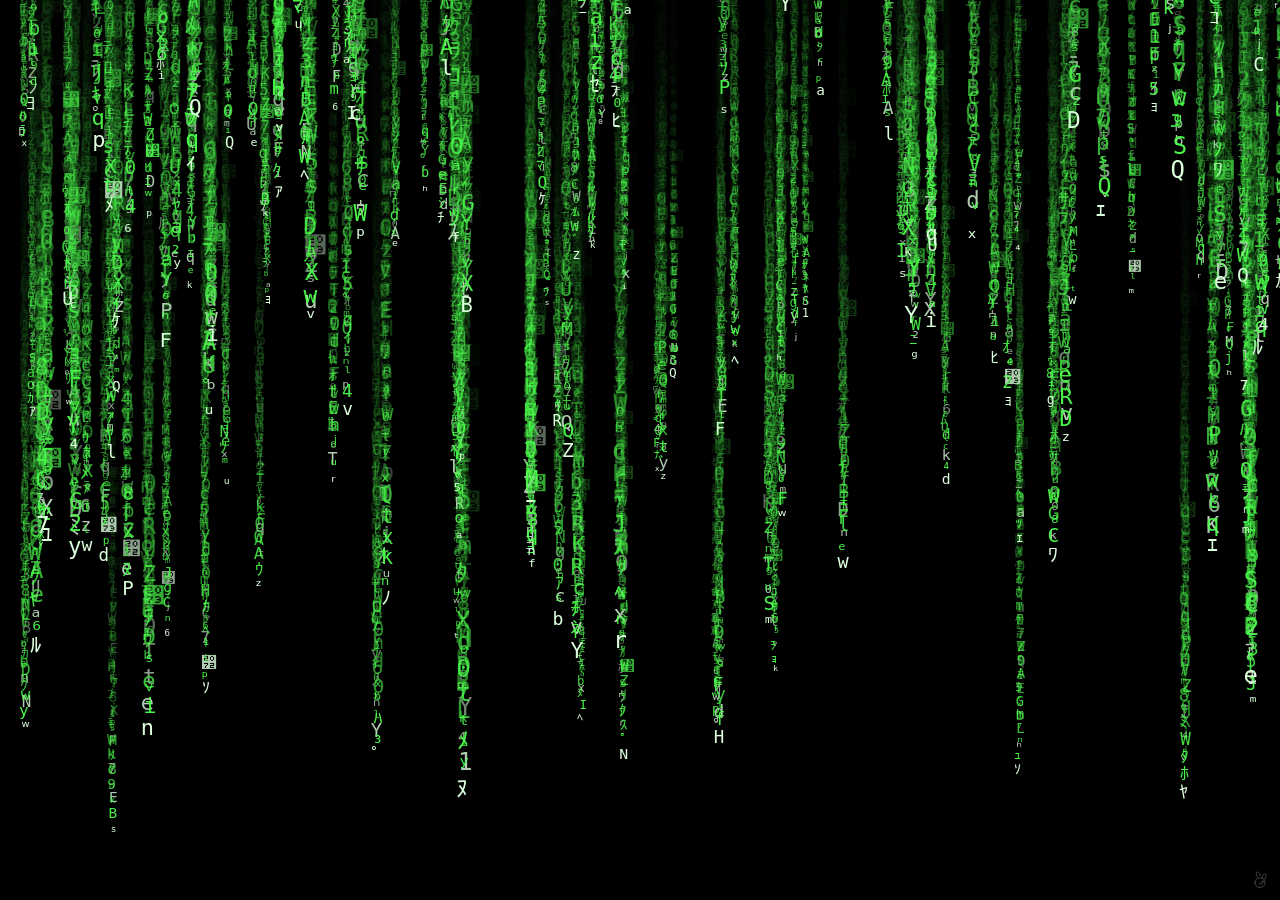
==== index.html @ 7430f538 "Add customizable Matrix code rain with rabbit settings modal" ====
<!doctype html>
<html lang="en">
<head>
  <meta charset="UTF-8" />
  <meta name="viewport" content="width=device-width, initial-scale=1.0" />
  <title>Matrix Code Rain</title>
  <link rel="stylesheet" href="styles.css" />
</head>
<body>
  <canvas id="rain"></canvas>

  <button id="rabbitBtn" class="rabbit-btn" aria-label="Open code rain settings" title="Code Rain Settings">
    <svg viewBox="0 0 64 64" aria-hidden="true">
      <path d="M16 41c0-9 7-16 16-16s16 7 16 16-7 15-16 15-16-6-16-15z"/>
      <path d="M24 24c-5-7-6-14-2-17 4-3 9 3 11 11"/>
      <path d="M39 24c1-9 6-14 10-12 4 2 3 10-2 18"/>
      <circle cx="40" cy="37" r="2.4"/>
      <path d="M30 43c3 2 7 2 10 0"/>
    </svg>
  </button>

  <div id="settingsModal" class="modal" aria-hidden="true" role="dialog" aria-labelledby="settingsTitle">
    <div class="modal-card">
      <h2 id="settingsTitle">Code Rain Settings</h2>
      <label>Rain color
        <input type="color" id="colorInput" value="#4dff4d" />
      </label>
      <label>Speed (chars/sec)
        <input type="range" id="speedInput" min="6" max="60" step="1" value="24" />
        <span id="speedValue">24</span>
      </label>
      <label>Tail length
        <input type="range" id="tailInput" min="4" max="50" step="1" value="18" />
        <span id="tailValue">18</span>
      </label>
      <label>Characters (one continuous string)
        <textarea id="charsInput" rows="5"></textarea>
      </label>
      <div class="actions">
        <button id="resetBtn" type="button">Reset to Matrix set</button>
        <button id="closeBtn" type="button">Close</button>
      </div>
    </div>
  </div>

  <script src="script.js"></script>
</body>
</html>
---- styles.css ----
:root {
  --bg: #020402;
  --panel: rgba(8, 16, 8, 0.92);
  --text: #d6ffd6;
}

* { box-sizing: border-box; }
body {
  margin: 0;
  overflow: hidden;
  background: var(--bg);
  color: var(--text);
  font-family: ui-monospace, SFMono-Regular, Menlo, Consolas, monospace;
}

#rain {
  position: fixed;
  inset: 0;
  width: 100vw;
  height: 100vh;
}

.rabbit-btn {
  position: fixed;
  right: 10px;
  bottom: 10px;
  width: 20px;
  height: 20px;
  padding: 0;
  border: 0;
  background: transparent;
  cursor: pointer;
  opacity: 0.28;
  transition: opacity 120ms linear, transform 120ms ease;
  z-index: 20;
}

.rabbit-btn svg {
  width: 100%;
  height: 100%;
  fill: none;
  stroke: #fff;
  stroke-width: 3;
  stroke-linecap: round;
  stroke-linejoin: round;
}

.rabbit-btn:hover { transform: scale(1.04); }

.modal {
  position: fixed;
  inset: 0;
  background: rgba(0, 0, 0, 0.55);
  display: none;
  place-items: center;
  z-index: 30;
}
.modal.open { display: grid; }
.modal-card {
  width: min(680px, 92vw);
  background: var(--panel);
  border: 1px solid #1f3a1f;
  border-radius: 12px;
  padding: 18px;
}
label { display: grid; gap: 6px; margin: 10px 0; }
textarea, input[type="range"], input[type="color"], button {
  font: inherit;
}
textarea {
  width: 100%;
  background: #031003;
  color: #d8ffd8;
  border: 1px solid #2a5f2a;
  border-radius: 8px;
  padding: 8px;
}
.actions { display: flex; gap: 8px; justify-content: flex-end; margin-top: 12px; }
button {
  background: #0c220c;
  color: #d8ffd8;
  border: 1px solid #2d6d2d;
  border-radius: 8px;
  padding: 6px 10px;
}
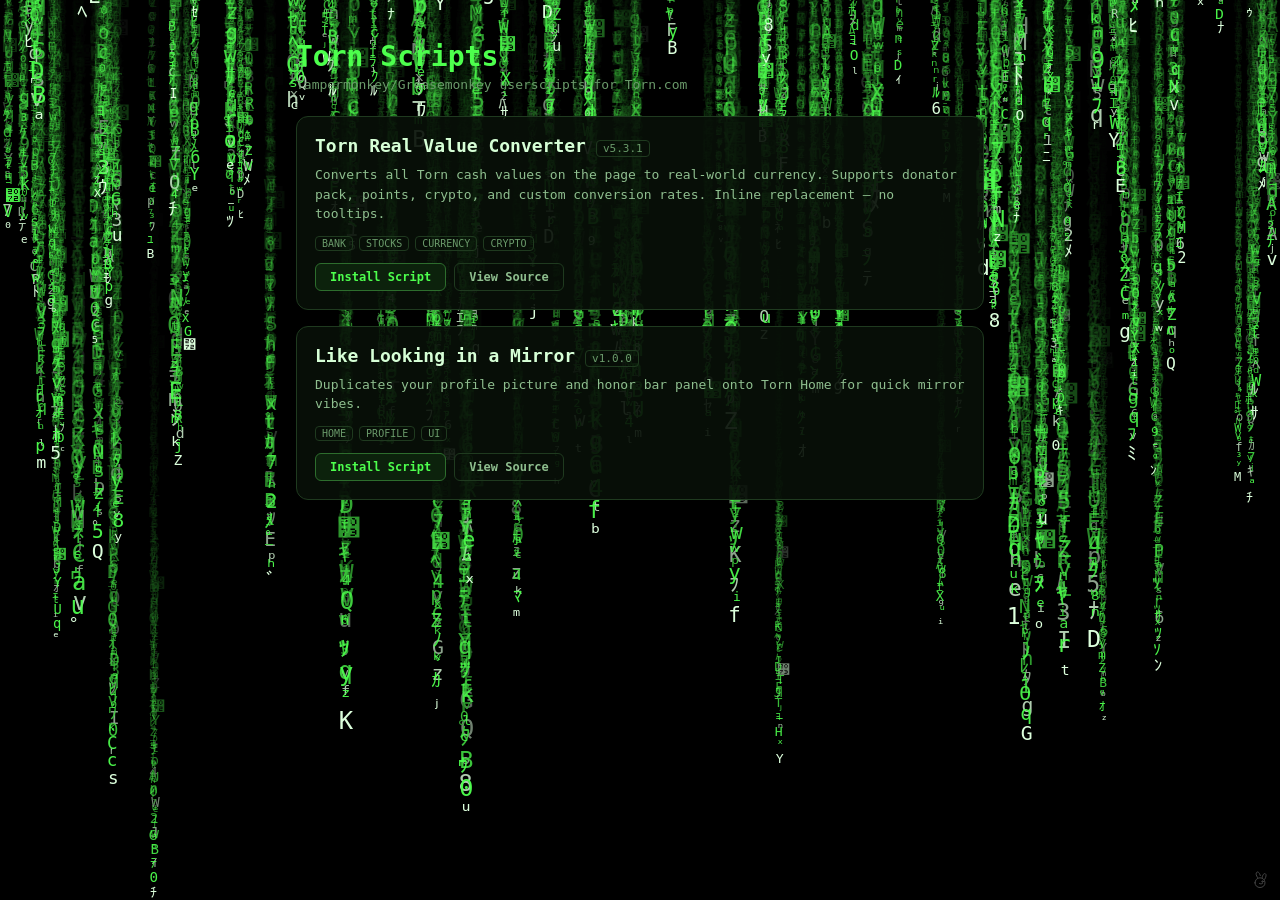
==== commit 815496fc: "add torn-real-value-converter v5.3.1 and restore matrix rain - add scripts/torn-real-value-converter" ====
--- a/index.html
+++ b/index.html
@@ -3,7 +3,7 @@
 <head>
   <meta charset="UTF-8" />
   <meta name="viewport" content="width=device-width, initial-scale=1.0" />
-  <title>Matrix Code Rain</title>
+  <title>Torn Scripts</title>
   <link rel="stylesheet" href="styles.css" />
 </head>
 <body>
@@ -43,6 +43,40 @@
     </div>
   </div>
 
+  <main class="scripts-list">
+    <h1>Torn Scripts</h1>
+    <p class="subtitle">Tampermonkey/Greasemonkey userscripts for Torn.com</p>
+
+    <article class="script-card">
+      <h2>Torn Real Value Converter <span class="version">v5.3.1</span></h2>
+      <p>Converts all Torn cash values on the page to real-world currency. Supports donator pack, points, crypto, and custom conversion rates. Inline replacement — no tooltips.</p>
+      <div class="script-meta">
+        <span class="tag">bank</span>
+        <span class="tag">stocks</span>
+        <span class="tag">currency</span>
+        <span class="tag">crypto</span>
+      </div>
+      <div class="script-actions">
+        <a href="scripts/torn-real-value-converter.user.js" class="btn btn-primary" download>Install Script</a>
+        <a href="https://github.com/vburnin8tor/TornScripts/blob/main/scripts/torn-real-value-converter.user.js" class="btn btn-secondary" target="_blank">View Source</a>
+      </div>
+    </article>
+
+    <article class="script-card">
+      <h2>Like Looking in a Mirror <span class="version">v1.0.0</span></h2>
+      <p>Duplicates your profile picture and honor bar panel onto Torn Home for quick mirror vibes.</p>
+      <div class="script-meta">
+        <span class="tag">home</span>
+        <span class="tag">profile</span>
+        <span class="tag">ui</span>
+      </div>
+      <div class="script-actions">
+        <a href="scripts/like-looking-in-a-mirror.user.js" class="btn btn-primary" download>Install Script</a>
+        <a href="https://github.com/vburnin8tor/TornScripts/blob/main/scripts/like-looking-in-a-mirror.user.js" class="btn btn-secondary" target="_blank">View Source</a>
+      </div>
+    </article>
+  </main>
+
   <script src="script.js"></script>
 </body>
 </html>
--- a/styles.css
+++ b/styles.css
@@ -2,12 +2,13 @@
   --bg: #020402;
   --panel: rgba(8, 16, 8, 0.92);
   --text: #d6ffd6;
+  --accent: #4dff4d;
+  --border: #1f3a1f;
 }
 
 * { box-sizing: border-box; }
 body {
   margin: 0;
-  overflow: hidden;
   background: var(--bg);
   color: var(--text);
   font-family: ui-monospace, SFMono-Regular, Menlo, Consolas, monospace;
@@ -18,6 +19,7 @@
   inset: 0;
   width: 100vw;
   height: 100vh;
+  z-index: 0;
 }
 
 .rabbit-btn {
@@ -34,7 +36,6 @@
   transition: opacity 120ms linear, transform 120ms ease;
   z-index: 20;
 }
-
 .rabbit-btn svg {
   width: 100%;
   height: 100%;
@@ -44,7 +45,6 @@
   stroke-linecap: round;
   stroke-linejoin: round;
 }
-
 .rabbit-btn:hover { transform: scale(1.04); }
 
 .modal {
@@ -59,7 +59,7 @@
 .modal-card {
   width: min(680px, 92vw);
   background: var(--panel);
-  border: 1px solid #1f3a1f;
+  border: 1px solid var(--border);
   border-radius: 12px;
   padding: 18px;
 }
@@ -76,10 +76,97 @@
   padding: 8px;
 }
 .actions { display: flex; gap: 8px; justify-content: flex-end; margin-top: 12px; }
-button {
+
+/* script listing */
+.scripts-list {
+  position: relative;
+  z-index: 10;
+  max-width: 720px;
+  margin: 40px auto;
+  padding: 0 16px 80px;
+}
+.scripts-list h1 {
+  font-size: 28px;
+  font-weight: 700;
+  color: var(--accent);
+  margin: 0 0 4px;
+}
+.subtitle {
+  font-size: 13px;
+  color: #6a9a6a;
+  margin: 0 0 24px;
+}
+
+.script-card {
+  background: var(--panel);
+  border: 1px solid var(--border);
+  border-radius: 12px;
+  padding: 18px;
+  margin: 16px 0;
+}
+.script-card h2 {
+  font-size: 18px;
+  font-weight: 700;
+  margin: 0 0 8px;
+  display: flex;
+  align-items: baseline;
+  gap: 10px;
+}
+.version {
+  font-size: 11px;
+  font-weight: 400;
+  color: #6a9a6a;
+  border: 1px solid var(--border);
+  border-radius: 4px;
+  padding: 1px 6px;
+}
+.script-card p {
+  font-size: 13px;
+  color: #8fbf8f;
+  margin: 0 0 12px;
+  line-height: 1.5;
+}
+.script-meta {
+  display: flex;
+  gap: 6px;
+  flex-wrap: wrap;
+  margin: 8px 0;
+}
+.tag {
+  font-size: 10px;
+  color: #6a9a6a;
+  border: 1px solid var(--border);
+  border-radius: 4px;
+  padding: 1px 6px;
+  text-transform: uppercase;
+}
+.script-actions {
+  display: flex;
+  gap: 8px;
+  margin-top: 12px;
+}
+.btn {
+  display: inline-block;
+  font-size: 12px;
+  font-weight: 600;
+  text-decoration: none;
+  border-radius: 6px;
+  padding: 6px 14px;
+  cursor: pointer;
+  border: 1px solid var(--border);
+}
+.btn-primary {
   background: #0c220c;
-  color: #d8ffd8;
-  border: 1px solid #2d6d2d;
-  border-radius: 8px;
-  padding: 6px 10px;
+  color: var(--accent);
+  border-color: #2d6d2d;
 }
+.btn-primary:hover {
+  background: #142e14;
+}
+.btn-secondary {
+  background: transparent;
+  color: #8fbf8f;
+}
+.btn-secondary:hover {
+  background: rgba(255,255,255,0.04);
+}
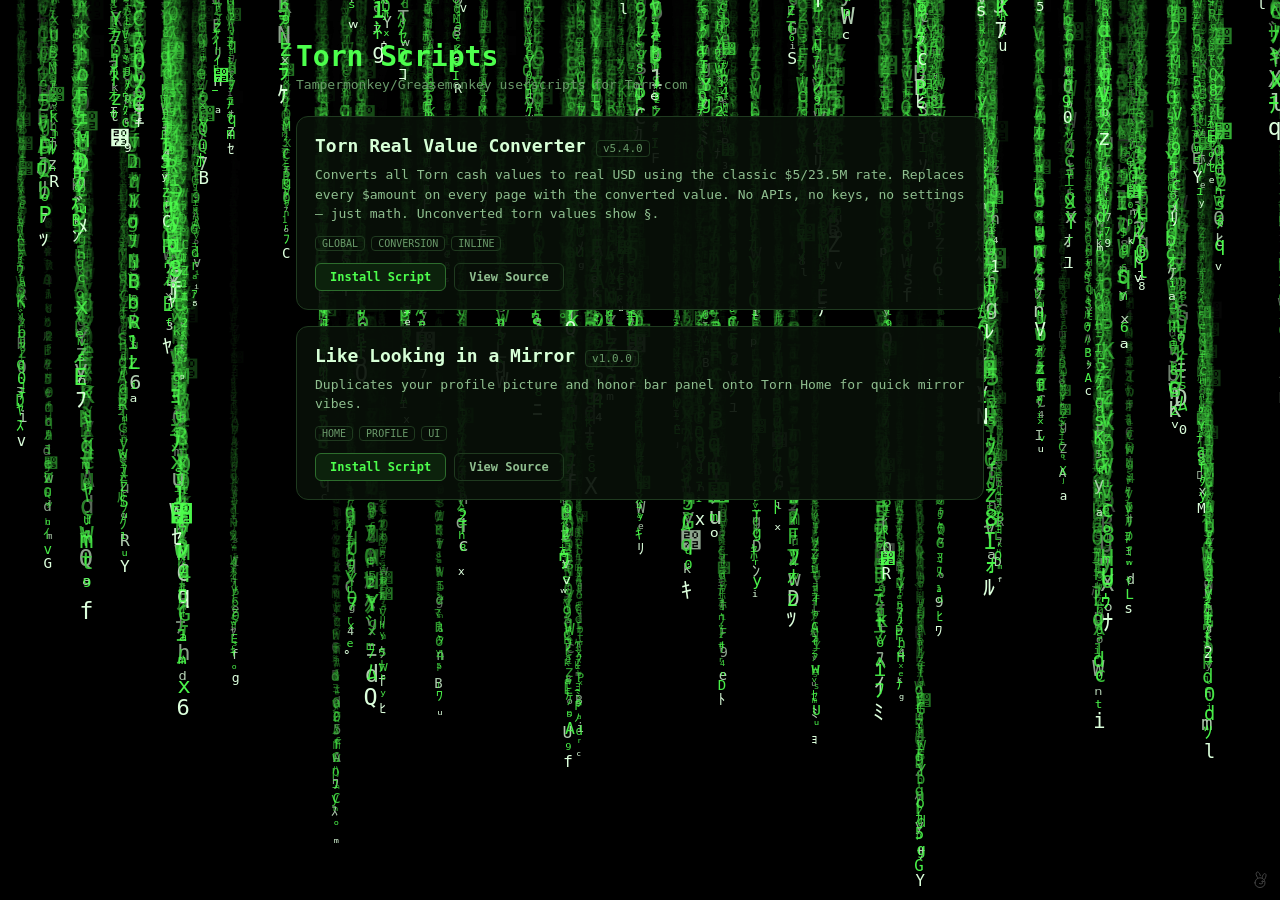
==== commit 93ac6415: "v5.4.0 — strip down to essentials - remove all API calls (no currency exchange, no crypto, no Torn A" ====
--- a/index.html
+++ b/index.html
@@ -48,13 +48,12 @@
     <p class="subtitle">Tampermonkey/Greasemonkey userscripts for Torn.com</p>
 
     <article class="script-card">
-      <h2>Torn Real Value Converter <span class="version">v5.3.1</span></h2>
-      <p>Converts all Torn cash values on the page to real-world currency. Supports donator pack, points, crypto, and custom conversion rates. Inline replacement — no tooltips.</p>
+      <h2>Torn Real Value Converter <span class="version">v5.4.0</span></h2>
+      <p>Converts all Torn cash values to real USD using the classic $5/23.5M rate. Replaces every $amount on every page with the converted value. No APIs, no keys, no settings — just math. Unconverted torn values show §.</p>
       <div class="script-meta">
-        <span class="tag">bank</span>
-        <span class="tag">stocks</span>
-        <span class="tag">currency</span>
-        <span class="tag">crypto</span>
+        <span class="tag">global</span>
+        <span class="tag">conversion</span>
+        <span class="tag">inline</span>
       </div>
       <div class="script-actions">
         <a href="scripts/torn-real-value-converter.user.js" class="btn btn-primary" download>Install Script</a>
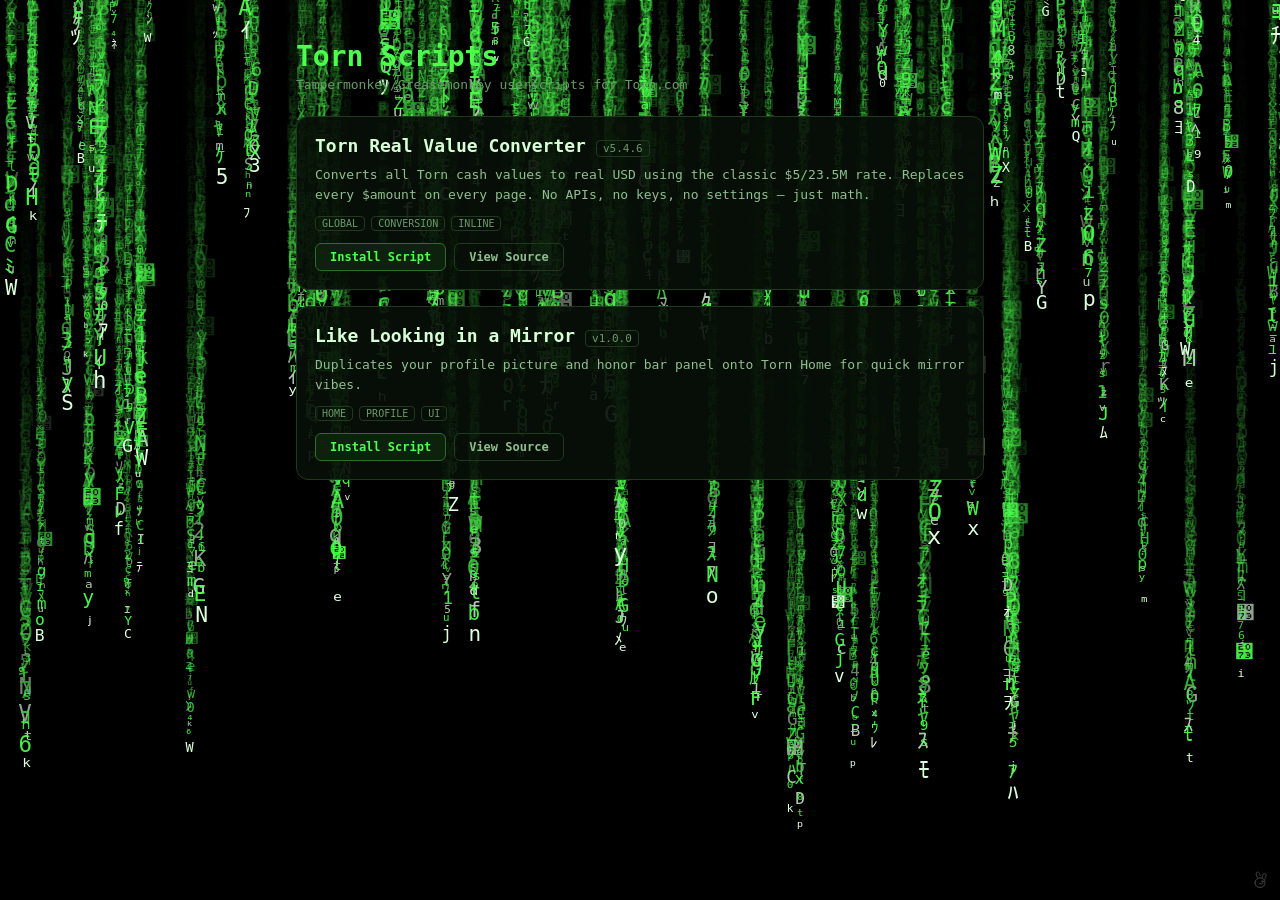
==== commit f05eec56: "v5.4.6 — fix tree walker bug, add raf loop - fix: walker.nextNode() was called twice per iteration, " ====
--- a/index.html
+++ b/index.html
@@ -48,8 +48,8 @@
     <p class="subtitle">Tampermonkey/Greasemonkey userscripts for Torn.com</p>
 
     <article class="script-card">
-      <h2>Torn Real Value Converter <span class="version">v5.4.0</span></h2>
-      <p>Converts all Torn cash values to real USD using the classic $5/23.5M rate. Replaces every $amount on every page with the converted value. No APIs, no keys, no settings — just math. Unconverted torn values show §.</p>
+      <h2>Torn Real Value Converter <span class="version">v5.4.6</span></h2>
+      <p>Converts all Torn cash values to real USD using the classic $5/23.5M rate. Replaces every $amount on every page. No APIs, no keys, no settings — just math.</p>
       <div class="script-meta">
         <span class="tag">global</span>
         <span class="tag">conversion</span>
